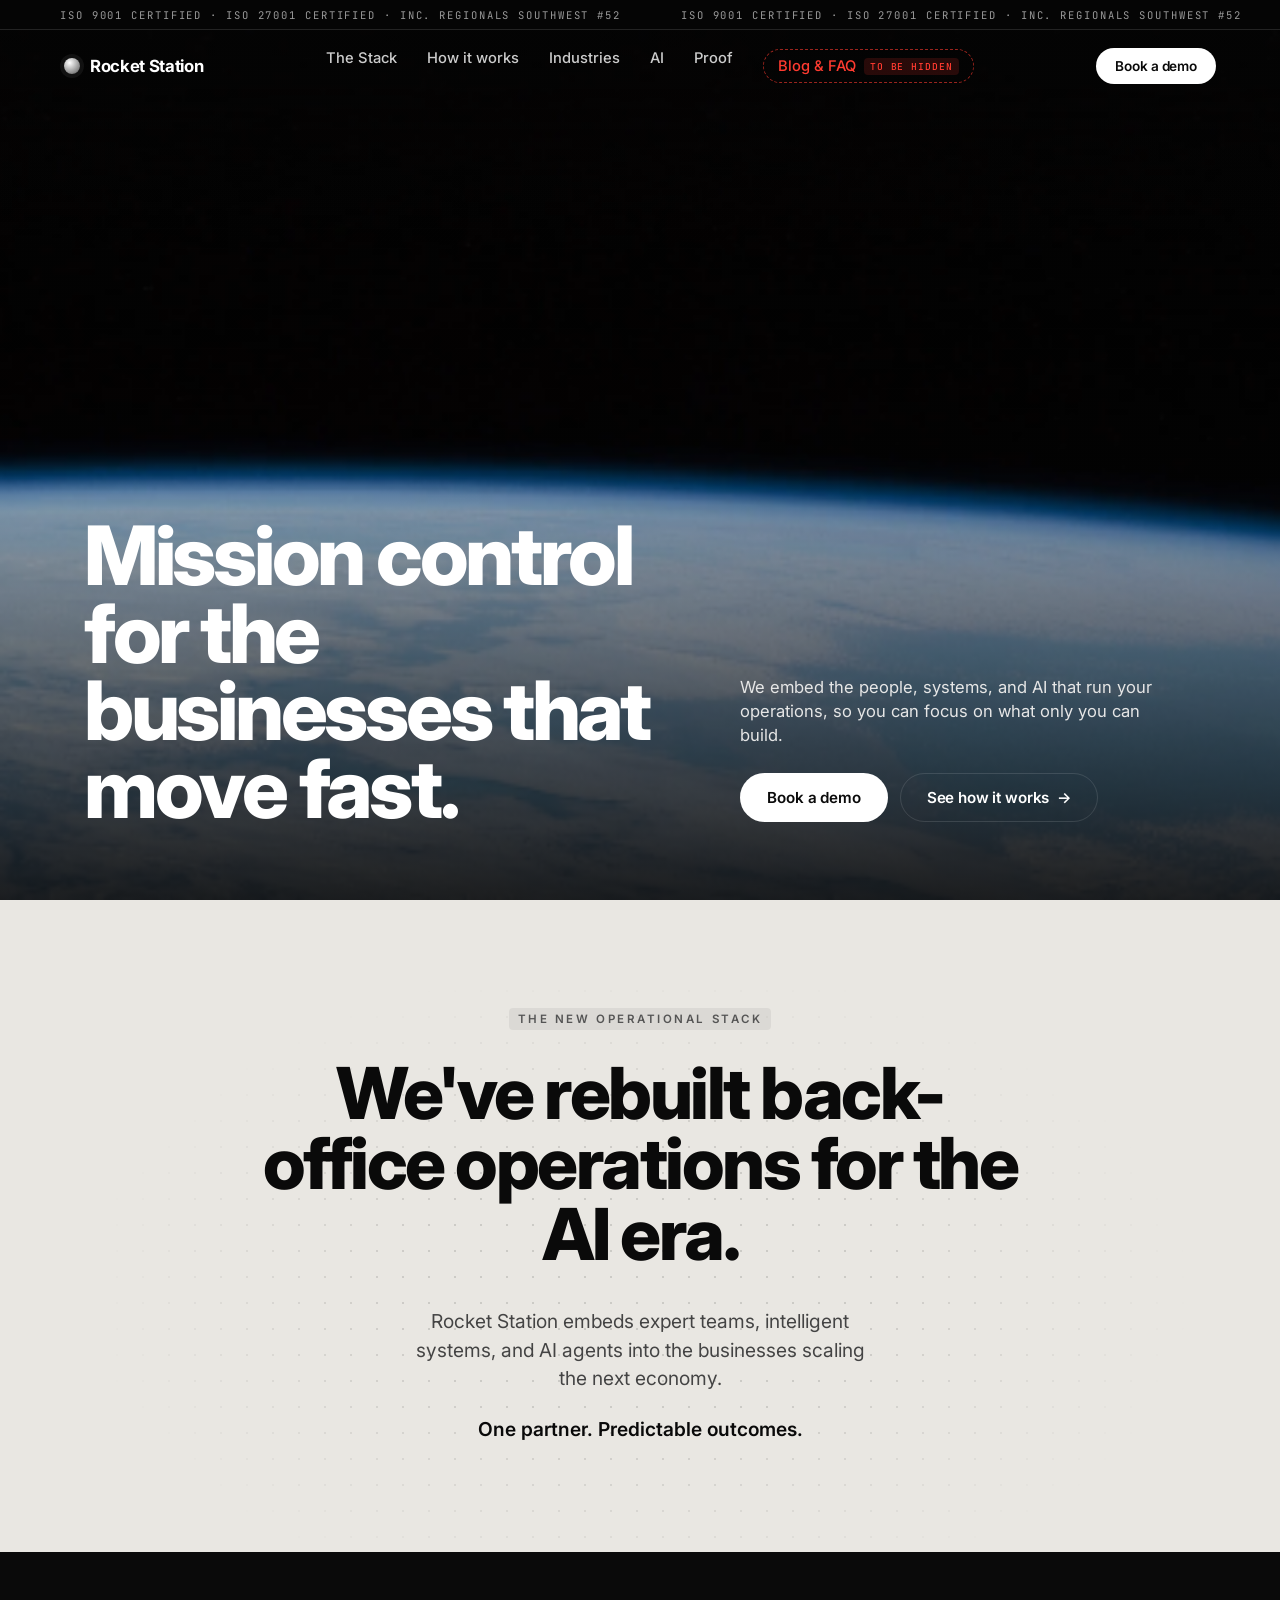
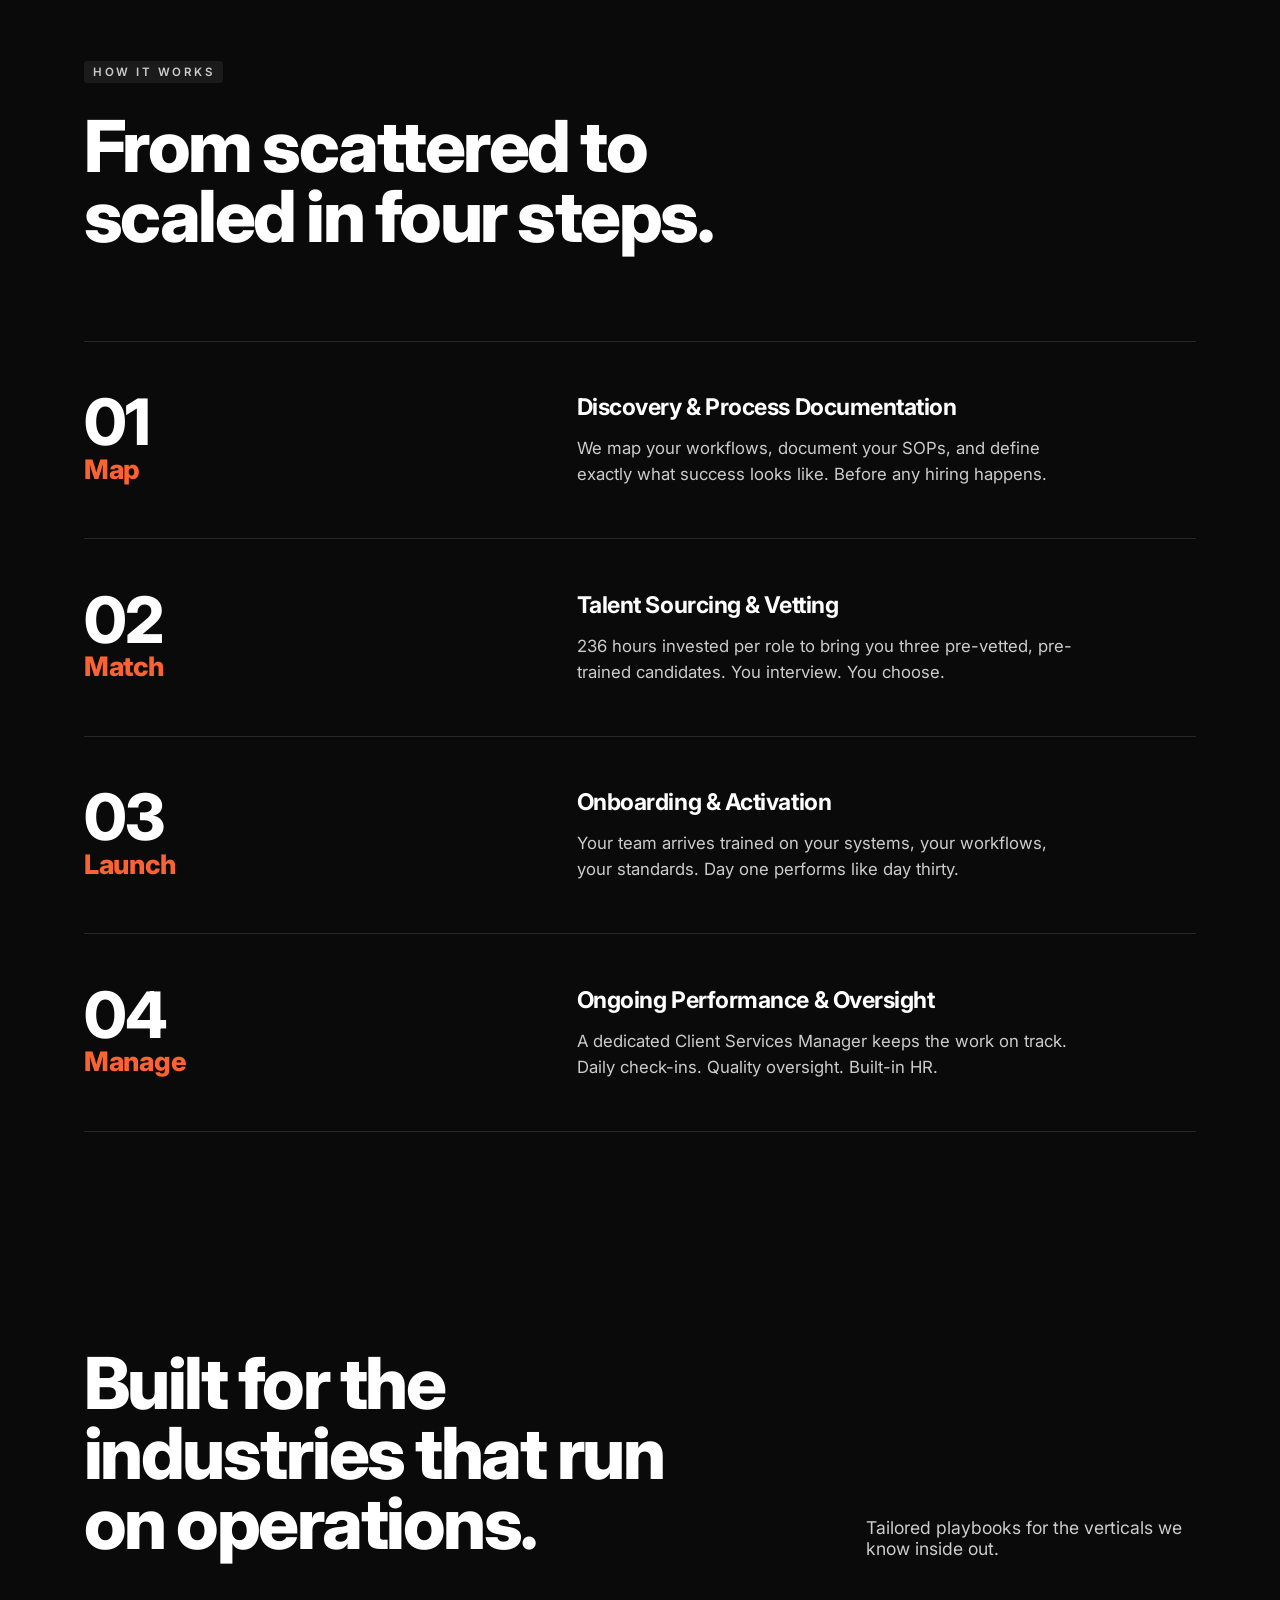
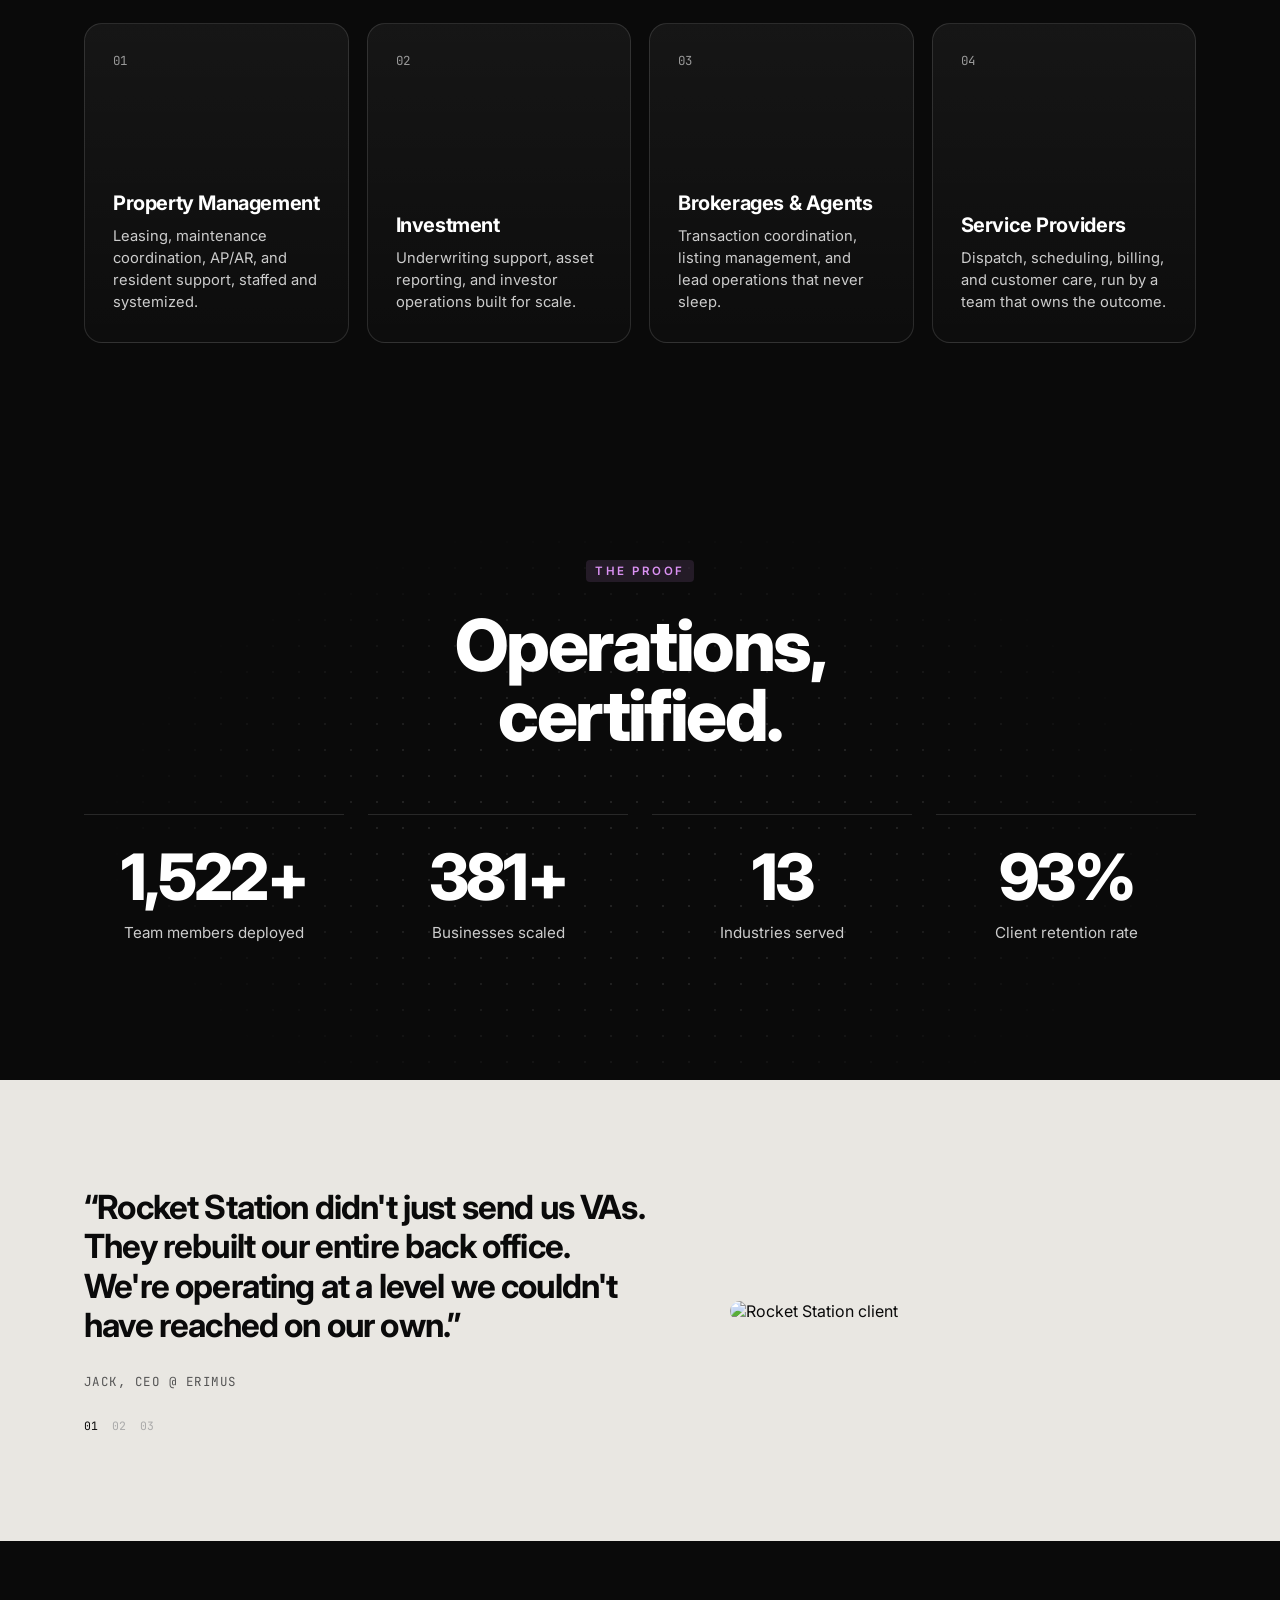
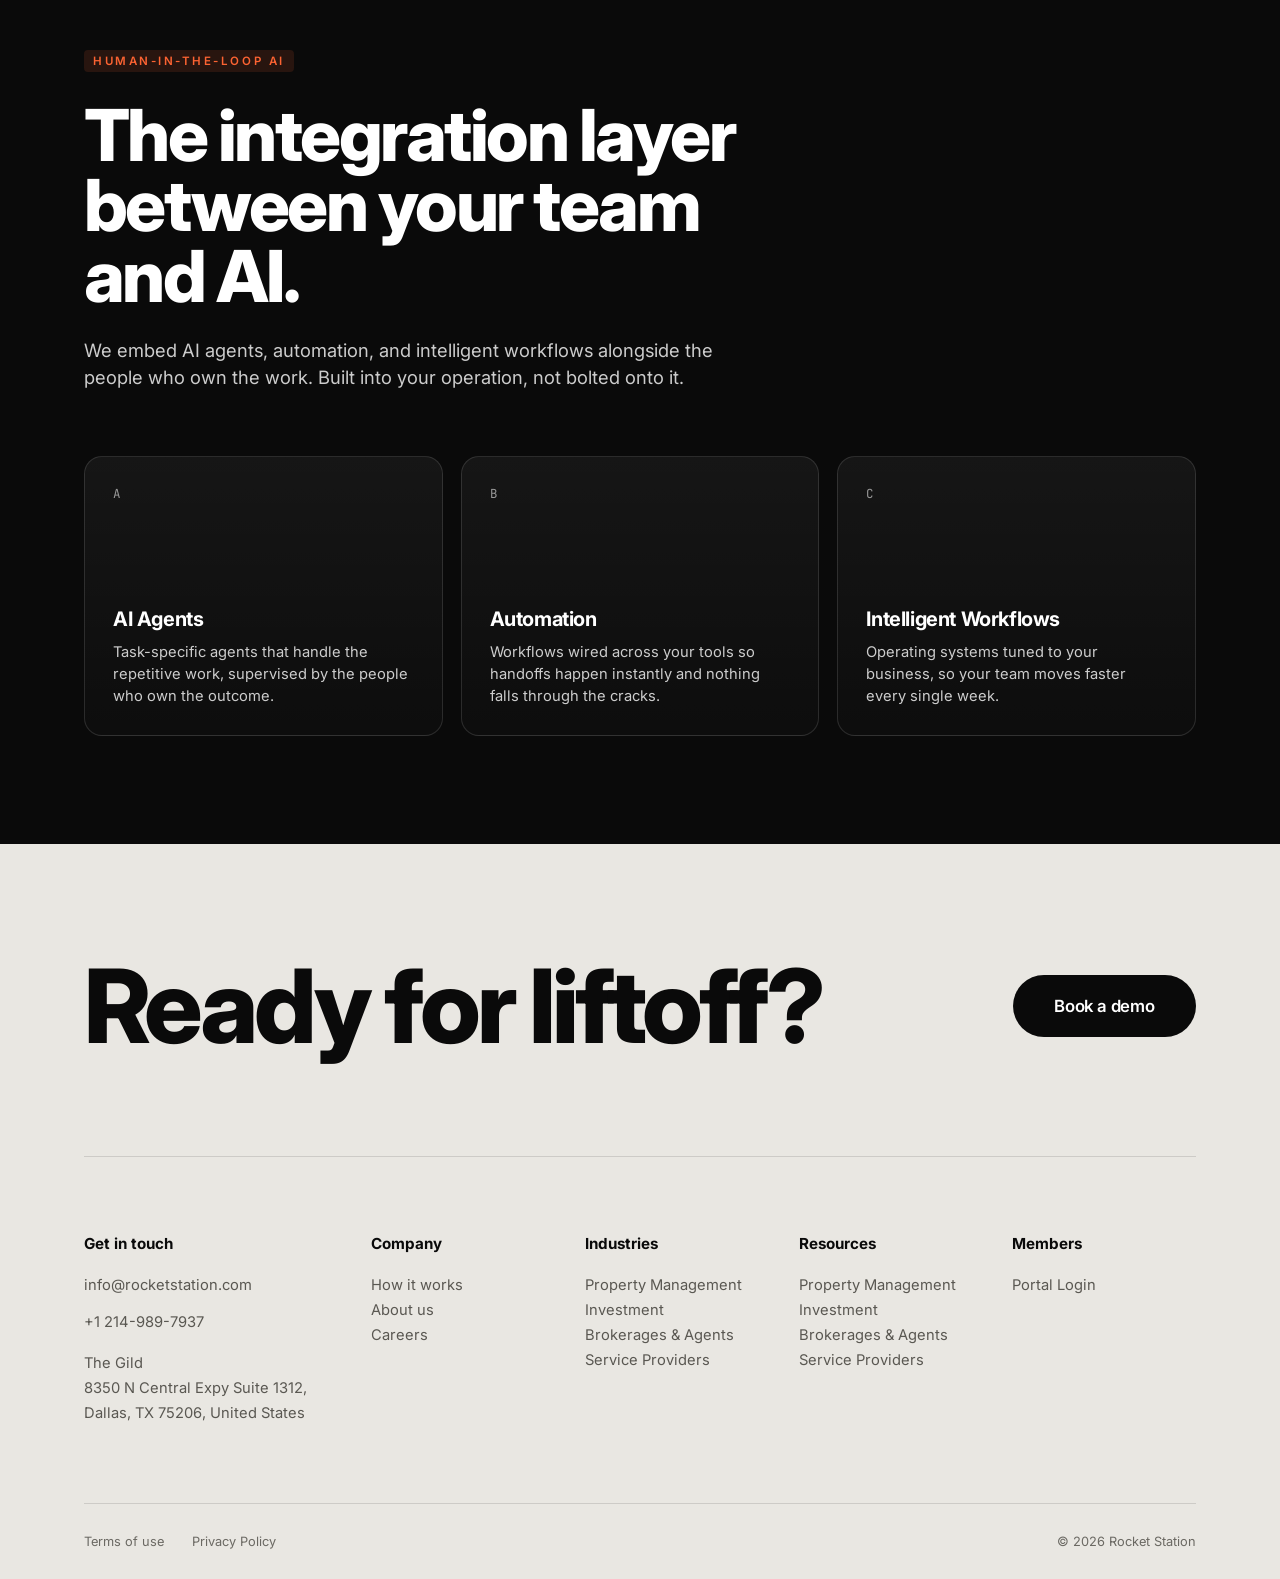
==== index.html @ 4f7390ef "Rocket Station site: homepage + staged Blog/FAQ (to-be-hidden menu) Rebuilt homepage from the Figma " ====
<!DOCTYPE html>
<html lang="en">
<head>
  <meta charset="UTF-8" />
  <meta name="viewport" content="width=device-width, initial-scale=1.0" />
  <title>Rocket Station — Mission control for the businesses that move fast.</title>
  <meta name="description" content="Rocket Station embeds expert teams, intelligent systems, and AI agents into the businesses scaling the next economy. One partner. Predictable outcomes." />
  <link rel="preconnect" href="https://fonts.googleapis.com" />
  <link rel="preconnect" href="https://fonts.gstatic.com" crossorigin />
  <link href="https://fonts.googleapis.com/css2?family=Inter:wght@400;500;600;700;800;900&family=JetBrains+Mono:wght@400;500&display=swap" rel="stylesheet" />
  <link rel="stylesheet" href="styles.css" />
</head>
<body>

  <!-- Top certification ticker -->
  <div class="ticker">
    <div class="ticker__track">
      <span>ISO 9001 CERTIFIED · ISO 27001 CERTIFIED · INC. REGIONALS SOUTHWEST #52</span>
      <span>ISO 9001 CERTIFIED · ISO 27001 CERTIFIED · INC. REGIONALS SOUTHWEST #52</span>
      <span>ISO 9001 CERTIFIED · ISO 27001 CERTIFIED · INC. REGIONALS SOUTHWEST #52</span>
      <span>ISO 9001 CERTIFIED · ISO 27001 CERTIFIED · INC. REGIONALS SOUTHWEST #52</span>
    </div>
  </div>

  <!-- Navigation -->
  <header class="nav" id="nav">
    <a href="#" class="nav__logo" aria-label="Rocket Station home">
      <span class="nav__mark" aria-hidden="true"></span>
      Rocket&nbsp;Station
    </a>
    <nav class="nav__links">
      <a href="#solution">The Stack</a>
      <a href="#how">How it works</a>
      <a href="#industries">Industries</a>
      <a href="#ai">AI</a>
      <a href="#proof">Proof</a>
      <a href="blog.html" class="nav__temp">Blog &amp; FAQ <span class="nav__temp-tag">to be hidden</span></a>
    </nav>
    <a href="#contact" class="btn btn--small">Book a demo</a>
  </header>

  <!-- Hero -->
  <section class="hero" id="top">
    <video class="hero__video" autoplay muted loop playsinline poster="assets/hero-poster.png">
      <source src="assets/hero.mp4" type="video/mp4" />
    </video>
    <div class="hero__scrim"></div>
    <div class="hero__inner">
      <div class="hero__bottom">
        <h1 class="hero__title">Mission control for the businesses that move&nbsp;fast.</h1>
        <div class="hero__aside">
          <p class="hero__sub">We embed the people, systems, and AI that run your operations, so you can focus on what only you can build.</p>
          <div class="hero__cta">
            <a href="#contact" class="btn btn--light">Book a demo</a>
            <a href="#how" class="btn btn--ghost">See how it works <span aria-hidden="true">→</span></a>
          </div>
        </div>
      </div>
    </div>
  </section>

  <!-- The Solution -->
  <section class="solution section" id="solution">
    <div class="dotgrid" aria-hidden="true"></div>
    <div class="container">
      <span class="eyebrow eyebrow--dark reveal">The new operational stack</span>
      <h2 class="display reveal">We've rebuilt back-office operations for the AI&nbsp;era.</h2>
      <div class="solution__body reveal">
        <p>Rocket Station embeds expert teams, intelligent systems, and AI agents into the businesses scaling the next economy.</p>
        <p class="solution__kicker">One partner. Predictable outcomes.</p>
      </div>
    </div>
  </section>

  <!-- How it works -->
  <section class="how section section--dark" id="how">
    <div class="container">
      <header class="how__head">
        <span class="eyebrow reveal">How it works</span>
        <h2 class="display display--light reveal">From scattered to scaled in four&nbsp;steps.</h2>
      </header>
      <ol class="steps">
        <li class="step reveal">
          <div class="step__num">01<span>Map</span></div>
          <div class="step__body">
            <h3>Discovery &amp; Process Documentation</h3>
            <p>We map your workflows, document your SOPs, and define exactly what success looks like. Before any hiring happens.</p>
          </div>
        </li>
        <li class="step reveal">
          <div class="step__num">02<span>Match</span></div>
          <div class="step__body">
            <h3>Talent Sourcing &amp; Vetting</h3>
            <p>236 hours invested per role to bring you three pre-vetted, pre-trained candidates. You interview. You choose.</p>
          </div>
        </li>
        <li class="step reveal">
          <div class="step__num">03<span>Launch</span></div>
          <div class="step__body">
            <h3>Onboarding &amp; Activation</h3>
            <p>Your team arrives trained on your systems, your workflows, your standards. Day one performs like day thirty.</p>
          </div>
        </li>
        <li class="step reveal">
          <div class="step__num">04<span>Manage</span></div>
          <div class="step__body">
            <h3>Ongoing Performance &amp; Oversight</h3>
            <p>A dedicated Client Services Manager keeps the work on track. Daily check-ins. Quality oversight. Built-in HR.</p>
          </div>
        </li>
      </ol>
    </div>
  </section>

  <!-- Industries -->
  <section class="industries section section--dark" id="industries">
    <div class="container">
      <header class="industries__head">
        <h2 class="display display--light reveal">Built for the industries that run on&nbsp;operations.</h2>
        <p class="industries__sub reveal">Tailored playbooks for the verticals we know inside&nbsp;out.</p>
      </header>
      <div class="cards">
        <article class="card reveal">
          <span class="card__index">01</span>
          <h3>Property Management</h3>
          <p>Leasing, maintenance coordination, AP/AR, and resident support, staffed and systemized.</p>
        </article>
        <article class="card reveal">
          <span class="card__index">02</span>
          <h3>Investment</h3>
          <p>Underwriting support, asset reporting, and investor operations built for scale.</p>
        </article>
        <article class="card reveal">
          <span class="card__index">03</span>
          <h3>Brokerages &amp; Agents</h3>
          <p>Transaction coordination, listing management, and lead operations that never sleep.</p>
        </article>
        <article class="card reveal">
          <span class="card__index">04</span>
          <h3>Service Providers</h3>
          <p>Dispatch, scheduling, billing, and customer care, run by a team that owns the outcome.</p>
        </article>
      </div>
    </div>
  </section>

  <!-- Proof / Trust -->
  <section class="proof section section--dark" id="proof">
    <div class="dotgrid dotgrid--faint" aria-hidden="true"></div>
    <div class="container">
      <span class="eyebrow eyebrow--purple reveal">The proof</span>
      <h2 class="display display--light proof__lead reveal">Operations,<br />certified.</h2>
      <div class="stats">
        <div class="stat reveal">
          <span class="stat__num" data-count="1600" data-suffix="+">0</span>
          <span class="stat__label">Team members deployed</span>
        </div>
        <div class="stat reveal">
          <span class="stat__num" data-count="400" data-suffix="+">0</span>
          <span class="stat__label">Businesses scaled</span>
        </div>
        <div class="stat reveal">
          <span class="stat__num" data-count="14" data-suffix="">0</span>
          <span class="stat__label">Industries served</span>
        </div>
        <div class="stat reveal">
          <span class="stat__num" data-count="98" data-suffix="%">0</span>
          <span class="stat__label">Client retention rate</span>
        </div>
      </div>
    </div>
  </section>

  <!-- Testimonial -->
  <section class="testimonial section section--light" id="testimonial">
    <div class="container testimonial__grid">
      <div class="testimonial__content reveal">
        <blockquote>
          &ldquo;Rocket Station didn't just send us VAs. They rebuilt our entire back office. We're operating at a level we couldn't have reached on our own.&rdquo;
        </blockquote>
        <cite>Jack, CEO @ Erimus</cite>
        <div class="testimonial__dots" aria-hidden="true">
          <span class="is-active">01</span><span>02</span><span>03</span>
        </div>
      </div>
      <figure class="testimonial__media reveal">
        <img src="assets/testimonial.png" alt="Rocket Station client" loading="lazy" />
      </figure>
    </div>
  </section>

  <!-- AI -->
  <section class="ai section section--dark" id="ai">
    <div class="container">
      <header class="ai__head">
        <span class="eyebrow eyebrow--orange reveal">Human-in-the-loop AI</span>
        <h2 class="display display--light reveal">The integration layer between your team and&nbsp;AI.</h2>
        <p class="ai__sub reveal">We embed AI agents, automation, and intelligent workflows alongside the people who own the work. Built into your operation, not bolted onto&nbsp;it.</p>
      </header>
      <div class="cards cards--ai">
        <article class="card card--ai reveal">
          <span class="card__index">A</span>
          <h3>AI Agents</h3>
          <p>Task-specific agents that handle the repetitive work, supervised by the people who own the outcome.</p>
        </article>
        <article class="card card--ai reveal">
          <span class="card__index">B</span>
          <h3>Automation</h3>
          <p>Workflows wired across your tools so handoffs happen instantly and nothing falls through the cracks.</p>
        </article>
        <article class="card card--ai reveal">
          <span class="card__index">C</span>
          <h3>Intelligent Workflows</h3>
          <p>Operating systems tuned to your business, so your team moves faster every single week.</p>
        </article>
      </div>
    </div>
  </section>

  <!-- Footer / CTA -->
  <footer class="footer section--light" id="contact">
    <div class="container">
      <div class="footer__cta">
        <h2 class="footer__headline">Ready for liftoff?</h2>
        <a href="mailto:info@rocketstation.com" class="btn btn--dark btn--lg">Book a demo</a>
      </div>

      <div class="footer__grid">
        <div class="footer__col footer__col--contact">
          <h4>Get in touch</h4>
          <a href="mailto:info@rocketstation.com">info@rocketstation.com</a>
          <a href="tel:+12149897937">+1 214-989-7937</a>
          <address>
            The Gild<br />
            8350 N Central Expy Suite 1312,<br />
            Dallas, TX 75206, United States
          </address>
        </div>
        <div class="footer__col">
          <h4>Company</h4>
          <a href="#how">How it works</a>
          <a href="#solution">About us</a>
          <a href="#contact">Careers</a>
        </div>
        <div class="footer__col">
          <h4>Industries</h4>
          <a href="#industries">Property Management</a>
          <a href="#industries">Investment</a>
          <a href="#industries">Brokerages &amp; Agents</a>
          <a href="#industries">Service Providers</a>
        </div>
        <div class="footer__col">
          <h4>Resources</h4>
          <a href="#industries">Property Management</a>
          <a href="#industries">Investment</a>
          <a href="#industries">Brokerages &amp; Agents</a>
          <a href="#industries">Service Providers</a>
        </div>
        <div class="footer__col">
          <h4>Members</h4>
          <a href="#contact">Portal Login</a>
        </div>
      </div>

      <div class="footer__bottom">
        <div class="footer__legal">
          <a href="#">Terms of use</a>
          <a href="#">Privacy Policy</a>
        </div>
        <span class="footer__copy">© 2026 Rocket Station</span>
      </div>
    </div>
  </footer>

  <script src="script.js"></script>
</body>
</html>
---- styles.css ----
/* ===========================================================
   Rocket Station — rebuilt from "Rocket Station (External).fig"
   Palette & type derived from the Figma "Homepage v1" page.
   =========================================================== */
:root {
  --bg:        #0a0a0a;
  --ink:       #0a0a0a;
  --white:     #ffffff;
  --offwhite:  #e6e6e6;
  --light:     #e9e7e2;   /* light section background */
  --gray-500:  #999999;
  --gray-300:  #cccccc;
  --line:      rgba(255,255,255,0.12);
  --line-dark: rgba(0,0,0,0.12);
  --orange:    #fb6332;
  --purple:    #da91f2;
  --yellow:    #fbfb32;
  --cream:     #f6f4e7;

  --maxw: 1240px;
  --pad: clamp(20px, 5vw, 80px);
  --font: "Inter", "Helvetica Neue", Arial, sans-serif;
  --mono: "JetBrains Mono", ui-monospace, "SF Mono", Menlo, monospace;
}

*, *::before, *::after { box-sizing: border-box; }
html { scroll-behavior: smooth; }
body {
  margin: 0;
  font-family: var(--font);
  background: var(--bg);
  color: var(--white);
  -webkit-font-smoothing: antialiased;
  text-rendering: optimizeLegibility;
  overflow-x: hidden;
}
img, video { display: block; max-width: 100%; }
a { color: inherit; text-decoration: none; }
h1, h2, h3, h4, p, blockquote, figure, ol { margin: 0; }

.container { width: 100%; max-width: var(--maxw); margin-inline: auto; padding-inline: var(--pad); }
.section { padding-block: clamp(80px, 12vh, 180px); position: relative; }
.section--dark  { background: var(--bg);    color: var(--white); }
.section--light { background: var(--light);  color: var(--ink); }

/* ---------- Typography helpers ---------- */
.display {
  font-weight: 800;
  font-size: clamp(2.4rem, 5.6vw, 5rem);
  line-height: 0.98;
  letter-spacing: -0.035em;
  max-width: 14ch;
}
.display--light { color: var(--white); }

.eyebrow {
  display: inline-block;
  font-size: 0.72rem;
  font-weight: 600;
  letter-spacing: 0.22em;
  text-transform: uppercase;
  color: var(--gray-300);
  padding: 4px 9px;
  border-radius: 4px;
  background: rgba(255,255,255,0.07);
  margin-bottom: 28px;
}
.eyebrow--dark   { color: #555; background: rgba(0,0,0,0.06); }
.eyebrow--purple { color: var(--purple); background: rgba(218,145,242,0.12); }
.eyebrow--orange { color: var(--orange); background: rgba(251,99,50,0.12); }

/* ---------- Buttons ---------- */
.btn {
  --bw: 1px;
  display: inline-flex; align-items: center; gap: 8px;
  font-size: 0.95rem; font-weight: 600; letter-spacing: -0.01em;
  padding: 14px 26px; border-radius: 100px;
  border: var(--bw) solid transparent;
  cursor: pointer; transition: transform .25s ease, background .25s ease, color .25s ease, border-color .25s ease;
  white-space: nowrap;
}
.btn:hover { transform: translateY(-2px); }
.btn--small { padding: 9px 18px; font-size: 0.85rem; background: var(--white); color: var(--ink); }
.btn--light { background: var(--white); color: var(--ink); }
.btn--ghost { background: transparent; color: var(--white); border-color: var(--line); }
.btn--ghost:hover { border-color: rgba(255,255,255,0.5); }
.btn--dark  { background: var(--ink); color: var(--white); }
.btn--lg    { padding: 20px 40px; font-size: 1.05rem; }

/* ---------- Ticker ---------- */
.ticker {
  position: fixed; top: 0; left: 0; right: 0; z-index: 60;
  background: #050505; border-bottom: 1px solid var(--line);
  overflow: hidden; height: 30px; display: flex; align-items: center;
}
.ticker__track {
  display: flex; gap: 60px; white-space: nowrap;
  animation: scroll-x 38s linear infinite;
  font-family: var(--mono); font-size: 0.66rem; letter-spacing: 0.18em;
  color: var(--gray-500); padding-left: 60px;
}
@keyframes scroll-x { to { transform: translateX(-50%); } }

/* ---------- Nav ---------- */
.nav {
  position: fixed; top: 30px; left: 0; right: 0; z-index: 50;
  display: flex; align-items: center; justify-content: space-between;
  gap: 24px; padding: 18px var(--pad);
  transition: background .3s ease, backdrop-filter .3s ease, padding .3s ease, border-color .3s ease;
  border-bottom: 1px solid transparent;
}
.nav.is-stuck {
  background: rgba(10,10,10,0.72);
  backdrop-filter: blur(14px);
  border-bottom-color: var(--line);
  padding-block: 12px;
}
.nav__logo {
  display: inline-flex; align-items: center; gap: 10px;
  font-weight: 700; font-size: 1.05rem; letter-spacing: -0.02em;
}
.nav__mark {
  width: 16px; height: 16px; border-radius: 50%;
  background: radial-gradient(circle at 35% 30%, var(--white), #888 70%, #333);
  box-shadow: 0 0 0 4px rgba(255,255,255,0.06);
}
.nav__links { display: flex; gap: 30px; }
.nav__links a {
  font-size: 0.92rem; color: var(--gray-300); font-weight: 500;
  transition: color .2s ease;
}
.nav__links a:hover { color: var(--white); }

/* ---------- Hero ---------- */
.hero {
  position: relative; min-height: 100svh;
  display: flex; align-items: flex-end;
  padding-bottom: clamp(48px, 8vh, 96px);
  overflow: hidden;
}
.hero__video {
  position: absolute; inset: 0; width: 100%; height: 100%;
  object-fit: cover; z-index: 0;
}
.hero__scrim {
  position: absolute; inset: 0; z-index: 1;
  background:
    linear-gradient(180deg, rgba(5,5,5,0.55) 0%, rgba(5,5,5,0) 28%),
    linear-gradient(0deg, rgba(5,5,5,0.85) 0%, rgba(5,5,5,0.1) 45%);
}
.hero__inner { position: relative; z-index: 2; width: 100%; max-width: var(--maxw); margin-inline: auto; padding-inline: var(--pad); }
.hero__bottom {
  display: grid; grid-template-columns: 1.3fr 1fr; gap: clamp(28px, 5vw, 80px);
  align-items: end;
}
.hero__title {
  font-weight: 800; font-size: clamp(2.6rem, 6.4vw, 5.6rem);
  line-height: 0.95; letter-spacing: -0.04em; max-width: 14ch;
}
.hero__aside { padding-bottom: 6px; }
.hero__sub {
  font-size: clamp(1rem, 1.3vw, 1.2rem); line-height: 1.45;
  color: var(--offwhite); max-width: 42ch; margin-bottom: 26px;
}
.hero__cta { display: flex; flex-wrap: wrap; gap: 12px; }

/* ---------- Dot grids ---------- */
.dotgrid {
  position: absolute; inset: 0; z-index: 0; pointer-events: none;
  background-image: radial-gradient(currentColor 1.3px, transparent 1.3px);
  background-size: 26px 26px;
  color: rgba(0,0,0,0.12);
  -webkit-mask-image: radial-gradient(ellipse 60% 70% at 50% 60%, #000 30%, transparent 72%);
          mask-image: radial-gradient(ellipse 60% 70% at 50% 60%, #000 30%, transparent 72%);
}
.dotgrid--faint { color: rgba(255,255,255,0.10); }

/* ---------- Solution ---------- */
.solution { background: var(--light); color: var(--ink); overflow: hidden; text-align: center; }
.solution .container { position: relative; z-index: 1; display: flex; flex-direction: column; align-items: center; }
.solution .display { max-width: 16ch; }
.solution__body { margin-top: 38px; max-width: 46ch; }
.solution__body p { font-size: clamp(1.05rem, 1.5vw, 1.3rem); line-height: 1.5; color: #444; }
.solution__kicker { margin-top: 22px; color: var(--ink) !important; font-weight: 600; }

/* ---------- How it works ---------- */
.how__head { margin-bottom: clamp(48px, 7vw, 96px); }
.steps { list-style: none; padding: 0; display: grid; gap: 0; }
.step {
  display: grid; grid-template-columns: minmax(260px, 0.9fr) 1.3fr;
  gap: clamp(24px, 5vw, 80px); align-items: start;
  padding: clamp(34px, 4vw, 56px) 0; border-top: 1px solid var(--line);
}
.step:last-child { border-bottom: 1px solid var(--line); }
.step__num {
  font-weight: 800; font-size: clamp(2.6rem, 5vw, 4.4rem); line-height: 0.9;
  letter-spacing: -0.03em; display: flex; flex-direction: column;
}
.step__num span { font-size: 0.42em; color: var(--orange); margin-top: 6px; letter-spacing: -0.01em; }
.step__body h3 { font-size: clamp(1.2rem, 1.8vw, 1.6rem); font-weight: 700; letter-spacing: -0.02em; margin-bottom: 14px; }
.step__body p { font-size: 1.05rem; line-height: 1.55; color: var(--gray-300); max-width: 46ch; }

/* ---------- Industries & cards ---------- */
.industries__head { display: flex; flex-wrap: wrap; align-items: end; justify-content: space-between; gap: 24px; margin-bottom: clamp(40px, 5vw, 72px); }
.industries__sub { color: var(--gray-300); font-size: 1.1rem; max-width: 30ch; }
.cards { display: grid; grid-template-columns: repeat(4, 1fr); gap: 18px; }
.card {
  position: relative; min-height: 320px; padding: 28px;
  display: flex; flex-direction: column; justify-content: flex-end;
  border: 1px solid var(--line); border-radius: 18px;
  background: linear-gradient(180deg, rgba(255,255,255,0.05), rgba(255,255,255,0.015));
  transition: transform .35s ease, border-color .35s ease, background .35s ease;
  overflow: hidden;
}
.card::after {
  content: ""; position: absolute; inset: 0; opacity: 0;
  background: radial-gradient(120% 90% at 50% 0%, rgba(251,99,50,0.18), transparent 60%);
  transition: opacity .35s ease;
}
.card:hover { transform: translateY(-6px); border-color: rgba(255,255,255,0.3); }
.card:hover::after { opacity: 1; }
.card__index { font-family: var(--mono); font-size: 0.78rem; color: var(--gray-500); margin-bottom: auto; }
.card h3 { font-size: 1.25rem; font-weight: 700; letter-spacing: -0.02em; margin: 22px 0 10px; position: relative; }
.card p { font-size: 0.92rem; line-height: 1.5; color: var(--gray-300); position: relative; }
.cards--ai .card { min-height: 280px; }

/* ---------- Proof / stats ---------- */
.proof { overflow: hidden; text-align: center; }
.proof .container { position: relative; z-index: 1; }
.proof__lead { margin: 0 auto 64px; max-width: none; }
.stats { display: grid; grid-template-columns: repeat(4, 1fr); gap: 24px; }
.stat { padding: 30px 16px; border-top: 1px solid var(--line); }
.stat__num {
  display: block; font-weight: 800; letter-spacing: -0.04em;
  font-size: clamp(2.6rem, 5vw, 4.6rem); line-height: 1;
}
.stat__label { display: block; margin-top: 14px; color: var(--gray-300); font-size: 0.95rem; }

/* ---------- Testimonial ---------- */
.testimonial__grid { display: grid; grid-template-columns: 1.1fr 0.9fr; gap: clamp(32px, 6vw, 90px); align-items: center; }
.testimonial blockquote {
  font-size: clamp(1.5rem, 2.6vw, 2.3rem); font-weight: 700;
  line-height: 1.18; letter-spacing: -0.025em; color: var(--ink);
}
.testimonial cite {
  display: block; margin-top: 28px; font-style: normal;
  font-family: var(--mono); font-size: 0.78rem; letter-spacing: 0.12em;
  text-transform: uppercase; color: #555;
}
.testimonial__dots { display: flex; gap: 14px; margin-top: 28px; font-family: var(--mono); font-size: 0.72rem; color: #aaa; }
.testimonial__dots .is-active { color: var(--ink); }
.testimonial__media img { width: 100%; height: 100%; max-height: 520px; object-fit: cover; border-radius: 18px; }

/* ---------- AI ---------- */
.ai__head { max-width: 760px; margin-bottom: clamp(44px, 5vw, 80px); }
.ai__sub { margin-top: 26px; font-size: 1.15rem; line-height: 1.5; color: var(--gray-300); max-width: 54ch; }
.cards--ai { grid-template-columns: repeat(3, 1fr); }

/* ---------- Footer ---------- */
.footer { background: var(--light); color: var(--ink); padding-top: clamp(70px, 9vw, 130px); }
.footer__cta { display: flex; flex-wrap: wrap; align-items: center; justify-content: space-between; gap: 30px; padding-bottom: clamp(60px, 8vw, 110px); border-bottom: 1px solid var(--line-dark); }
.footer__headline { font-size: clamp(3rem, 8vw, 7rem); font-weight: 800; letter-spacing: -0.04em; line-height: 0.92; max-width: 12ch; }
.footer__grid { display: grid; grid-template-columns: 1.4fr 1fr 1fr 1fr 1fr; gap: 40px 30px; padding-block: clamp(48px, 6vw, 84px); }
.footer__col h4 { font-size: 0.95rem; font-weight: 700; margin-bottom: 20px; }
.footer__col a, .footer__col address {
  display: block; font-style: normal; font-size: 0.92rem; line-height: 1.7;
  color: #5a5852; transition: color .2s ease;
}
.footer__col a:hover { color: var(--ink); }
.footer__col--contact a { margin-bottom: 12px; }
.footer__col--contact address { margin-top: 16px; }
.footer__bottom { display: flex; flex-wrap: wrap; align-items: center; justify-content: space-between; gap: 16px; padding-block: 30px; border-top: 1px solid var(--line-dark); }
.footer__legal { display: flex; gap: 28px; }
.footer__legal a, .footer__copy { font-size: 0.8rem; color: #6b6963; }

/* ---------- Reveal animation ---------- */
.reveal { opacity: 0; transform: translateY(24px); transition: opacity .7s ease, transform .7s ease; }
.reveal.is-visible { opacity: 1; transform: none; }

/* ---------- Responsive ---------- */
@media (max-width: 1024px) {
  .cards { grid-template-columns: repeat(2, 1fr); }
  .stats { grid-template-columns: repeat(2, 1fr); }
  .footer__grid { grid-template-columns: 1fr 1fr 1fr; }
  .nav__links { display: none; }
}
@media (max-width: 760px) {
  .hero__bottom { grid-template-columns: 1fr; align-items: start; }
  .step { grid-template-columns: 1fr; gap: 16px; }
  .step__num { flex-direction: row; align-items: baseline; gap: 16px; }
  .industries__head { flex-direction: column; align-items: start; }
  .cards--ai { grid-template-columns: 1fr; }
  .testimonial__grid { grid-template-columns: 1fr; }
  .testimonial__media { order: -1; }
  .footer__grid { grid-template-columns: 1fr 1fr; }
  .footer__cta { flex-direction: column; align-items: start; }
}
@media (max-width: 480px) {
  .cards, .stats, .footer__grid { grid-template-columns: 1fr; }
}

@media (prefers-reduced-motion: reduce) {
  .reveal { opacity: 1; transform: none; transition: none; }
  .ticker__track { animation: none; }
  html { scroll-behavior: auto; }
}

/* ===========================================================
   Blog & FAQ pages  +  "to be hidden" temporary nav item
   (These pages and the red menu item are staging-only.)
   =========================================================== */

/* Red, clearly-temporary nav item */
.nav__temp {
  display: inline-flex; align-items: center; gap: 8px;
  color: #ff3b30 !important; font-weight: 700; font-size: 0.92rem;
  border: 1px dashed rgba(255,59,48,0.6); border-radius: 100px;
  padding: 7px 14px; transition: background .2s ease;
}
.nav__temp:hover { background: rgba(255,59,48,0.12); }
.nav__temp-tag {
  font-family: var(--mono); font-size: 0.6rem; font-weight: 500;
  letter-spacing: 0.1em; text-transform: uppercase;
  color: #ff3b30; background: rgba(255,59,48,0.15);
  padding: 2px 6px; border-radius: 4px; white-space: nowrap;
}
/* Staging banner shown on the blog/faq pages themselves */
.staging-banner {
  position: relative; z-index: 40;
  background: #ff3b30; color: #fff; text-align: center;
  font-size: 0.82rem; font-weight: 600; letter-spacing: 0.01em;
  padding: 8px 16px;
}
.staging-banner code { font-family: var(--mono); background: rgba(0,0,0,0.2); padding: 1px 6px; border-radius: 4px; }

/* Simple dark header used on sub-pages (no hero video) */
.subnav {
  position: sticky; top: 0; z-index: 30;
  display: flex; align-items: center; justify-content: space-between;
  gap: 24px; padding: 18px var(--pad);
  background: rgba(10,10,10,0.85); backdrop-filter: blur(14px);
  border-bottom: 1px solid var(--line);
}
.subnav__links { display: flex; gap: 26px; align-items: center; }
.subnav__links a { font-size: 0.92rem; color: var(--gray-300); font-weight: 500; }
.subnav__links a:hover, .subnav__links a.is-active { color: var(--white); }

/* Page intro */
.page-head { padding: clamp(56px, 9vw, 120px) 0 clamp(30px, 5vw, 56px); }
.page-head .eyebrow { margin-bottom: 22px; }
.page-head h1 { font-weight: 800; font-size: clamp(2.4rem, 6vw, 4.4rem); letter-spacing: -0.035em; line-height: 0.98; max-width: 18ch; }
.page-head p { margin-top: 22px; color: var(--gray-300); font-size: 1.15rem; max-width: 56ch; line-height: 1.5; }

/* Blog index grid */
.posts { display: grid; grid-template-columns: repeat(2, 1fr); gap: 22px; padding-bottom: clamp(70px, 10vw, 140px); }
.post-card {
  display: flex; flex-direction: column; gap: 14px;
  padding: 34px; border: 1px solid var(--line); border-radius: 18px;
  background: linear-gradient(180deg, rgba(255,255,255,0.05), rgba(255,255,255,0.015));
  transition: transform .3s ease, border-color .3s ease;
}
.post-card:hover { transform: translateY(-5px); border-color: rgba(255,255,255,0.3); }
.post-card__meta { font-family: var(--mono); font-size: 0.72rem; letter-spacing: 0.08em; text-transform: uppercase; color: var(--orange); }
.post-card h2 { font-size: 1.4rem; font-weight: 700; letter-spacing: -0.02em; line-height: 1.15; }
.post-card p { color: var(--gray-300); font-size: 0.96rem; line-height: 1.55; flex: 1; }
.post-card__more { font-weight: 600; font-size: 0.92rem; color: var(--white); }
.post-card__more span { transition: margin .2s ease; }
.post-card:hover .post-card__more span { margin-left: 5px; }

/* Article reading layout */
.article { max-width: 760px; margin-inline: auto; padding: clamp(40px, 6vw, 80px) 0 clamp(70px, 10vw, 130px); }
.article__back { display: inline-block; font-family: var(--mono); font-size: 0.78rem; color: var(--gray-300); margin-bottom: 34px; }
.article__back:hover { color: var(--white); }
.article__meta { font-family: var(--mono); font-size: 0.74rem; letter-spacing: 0.08em; text-transform: uppercase; color: var(--orange); margin-bottom: 16px; }
.article h1 { font-weight: 800; font-size: clamp(2rem, 4.6vw, 3.2rem); letter-spacing: -0.03em; line-height: 1.04; margin-bottom: 18px; }
.article__source { font-size: 0.85rem; color: var(--gray-500); margin-bottom: 40px; padding-bottom: 28px; border-bottom: 1px solid var(--line); }
.article__source a { color: var(--gray-300); text-decoration: underline; }
.article__body { color: var(--offwhite); font-size: 1.075rem; line-height: 1.7; }
.article__body h2 { font-size: 1.55rem; font-weight: 700; letter-spacing: -0.02em; margin: 48px 0 16px; color: var(--white); }
.article__body h3 { font-size: 1.2rem; font-weight: 700; margin: 34px 0 12px; color: var(--white); }
.article__body p { margin: 0 0 20px; }
.article__body ul, .article__body ol { margin: 0 0 22px; padding-left: 22px; }
.article__body li { margin-bottom: 9px; }
.article__body strong { color: var(--white); }
.article__body blockquote {
  margin: 28px 0; padding: 8px 0 8px 24px; border-left: 3px solid var(--orange);
  font-size: 1.2rem; line-height: 1.5; color: var(--white); font-weight: 500;
}

/* FAQ accordion */
.faq-list { max-width: 820px; margin-inline: auto; padding-bottom: clamp(70px, 10vw, 140px); }
.faq-item { border-top: 1px solid var(--line); }
.faq-list .faq-item:last-child { border-bottom: 1px solid var(--line); }
.faq-q {
  width: 100%; text-align: left; cursor: pointer; background: none; border: 0; color: var(--white);
  font-family: var(--font); font-size: clamp(1.05rem, 1.8vw, 1.3rem); font-weight: 600; letter-spacing: -0.01em;
  padding: 26px 48px 26px 0; position: relative;
}
.faq-q::after { content: "+"; position: absolute; right: 6px; top: 50%; transform: translateY(-50%); font-size: 1.6rem; font-weight: 400; color: var(--orange); transition: transform .25s ease; }
.faq-item.is-open .faq-q::after { content: "−"; }
.faq-a { max-height: 0; overflow: hidden; transition: max-height .35s ease; }
.faq-a__inner { padding: 0 40px 28px 0; color: var(--gray-300); font-size: 1.05rem; line-height: 1.65; }
.faq-a__inner p { margin: 0 0 14px; }
.faq-a__inner strong { color: var(--offwhite); }

/* Sub-page footer */
.subfooter { border-top: 1px solid var(--line); padding: 40px 0; color: var(--gray-500); font-size: 0.85rem; }
.subfooter .container { display: flex; flex-wrap: wrap; justify-content: space-between; gap: 14px; }
.subfooter a { color: var(--gray-300); }

@media (max-width: 760px) {
  .posts { grid-template-columns: 1fr; }
  .subnav__links { gap: 16px; }
  .subnav__links a:not(.nav__temp) { display: none; }
}
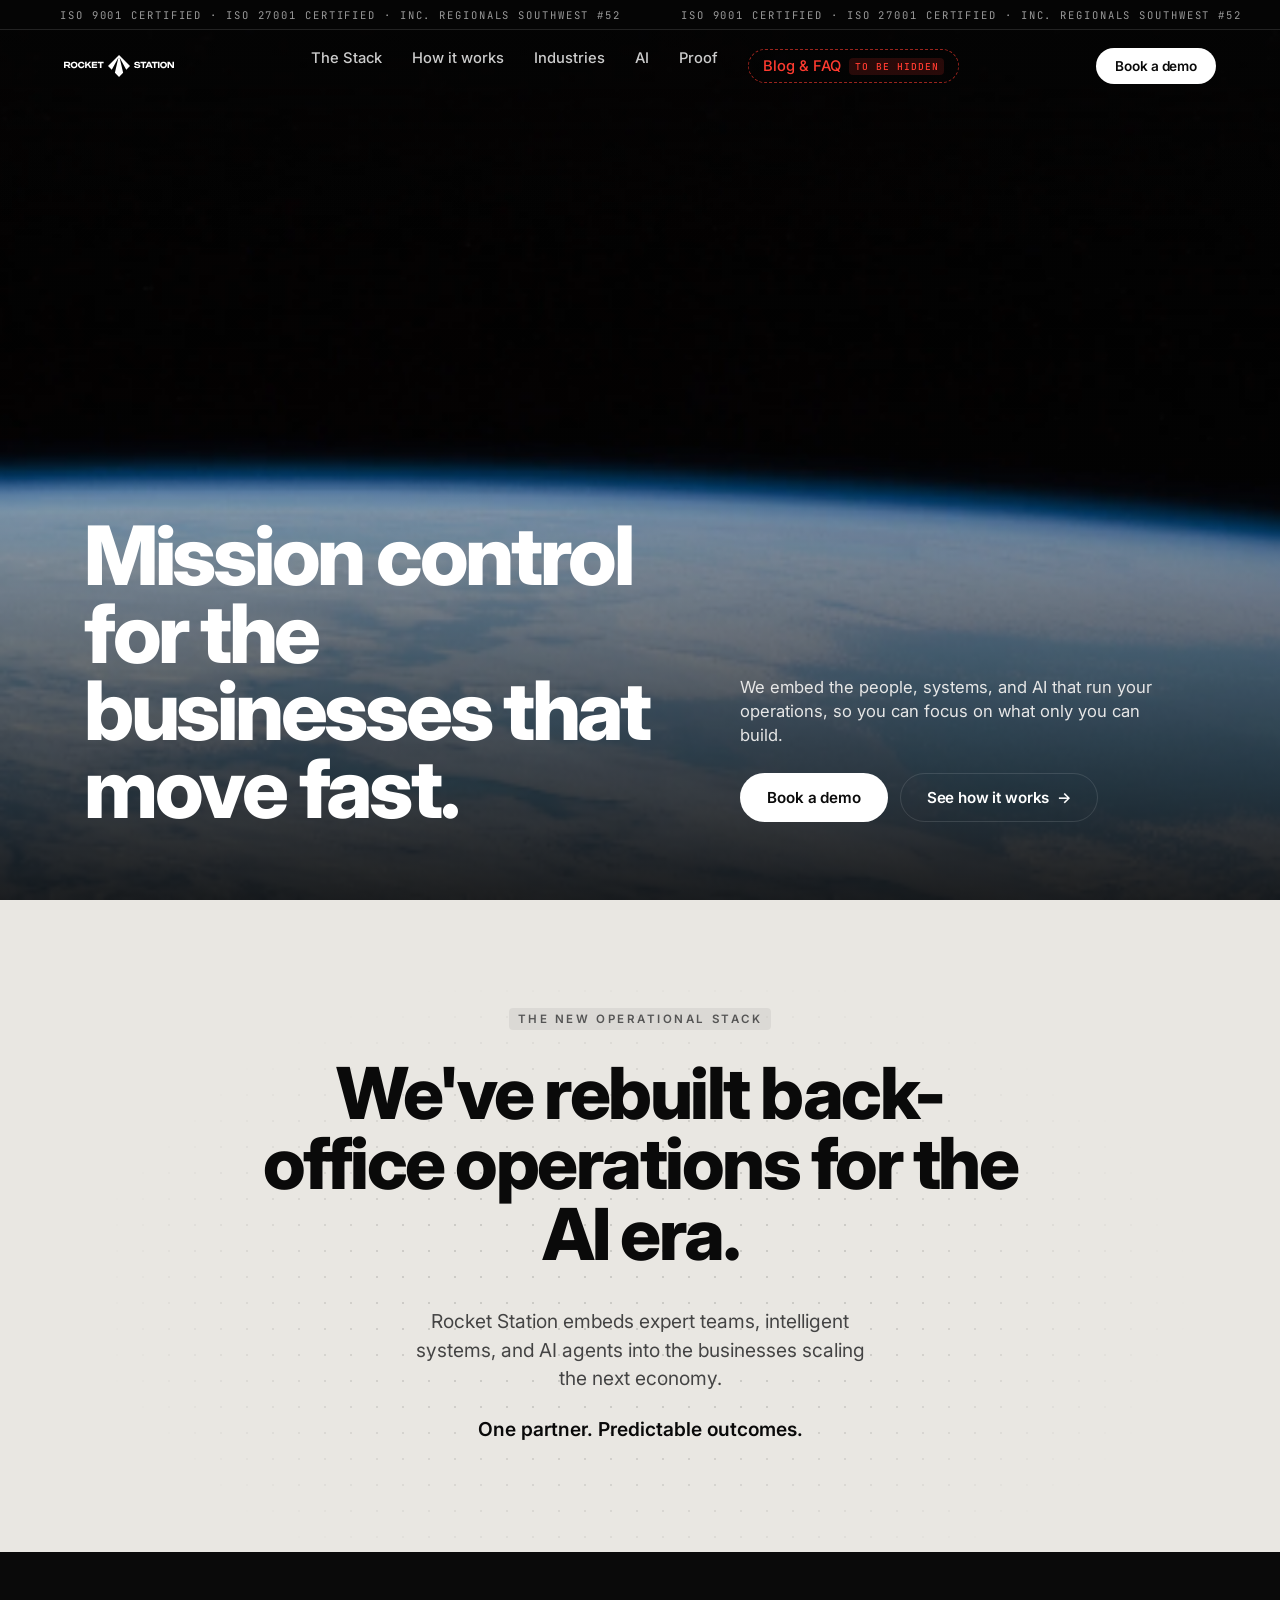
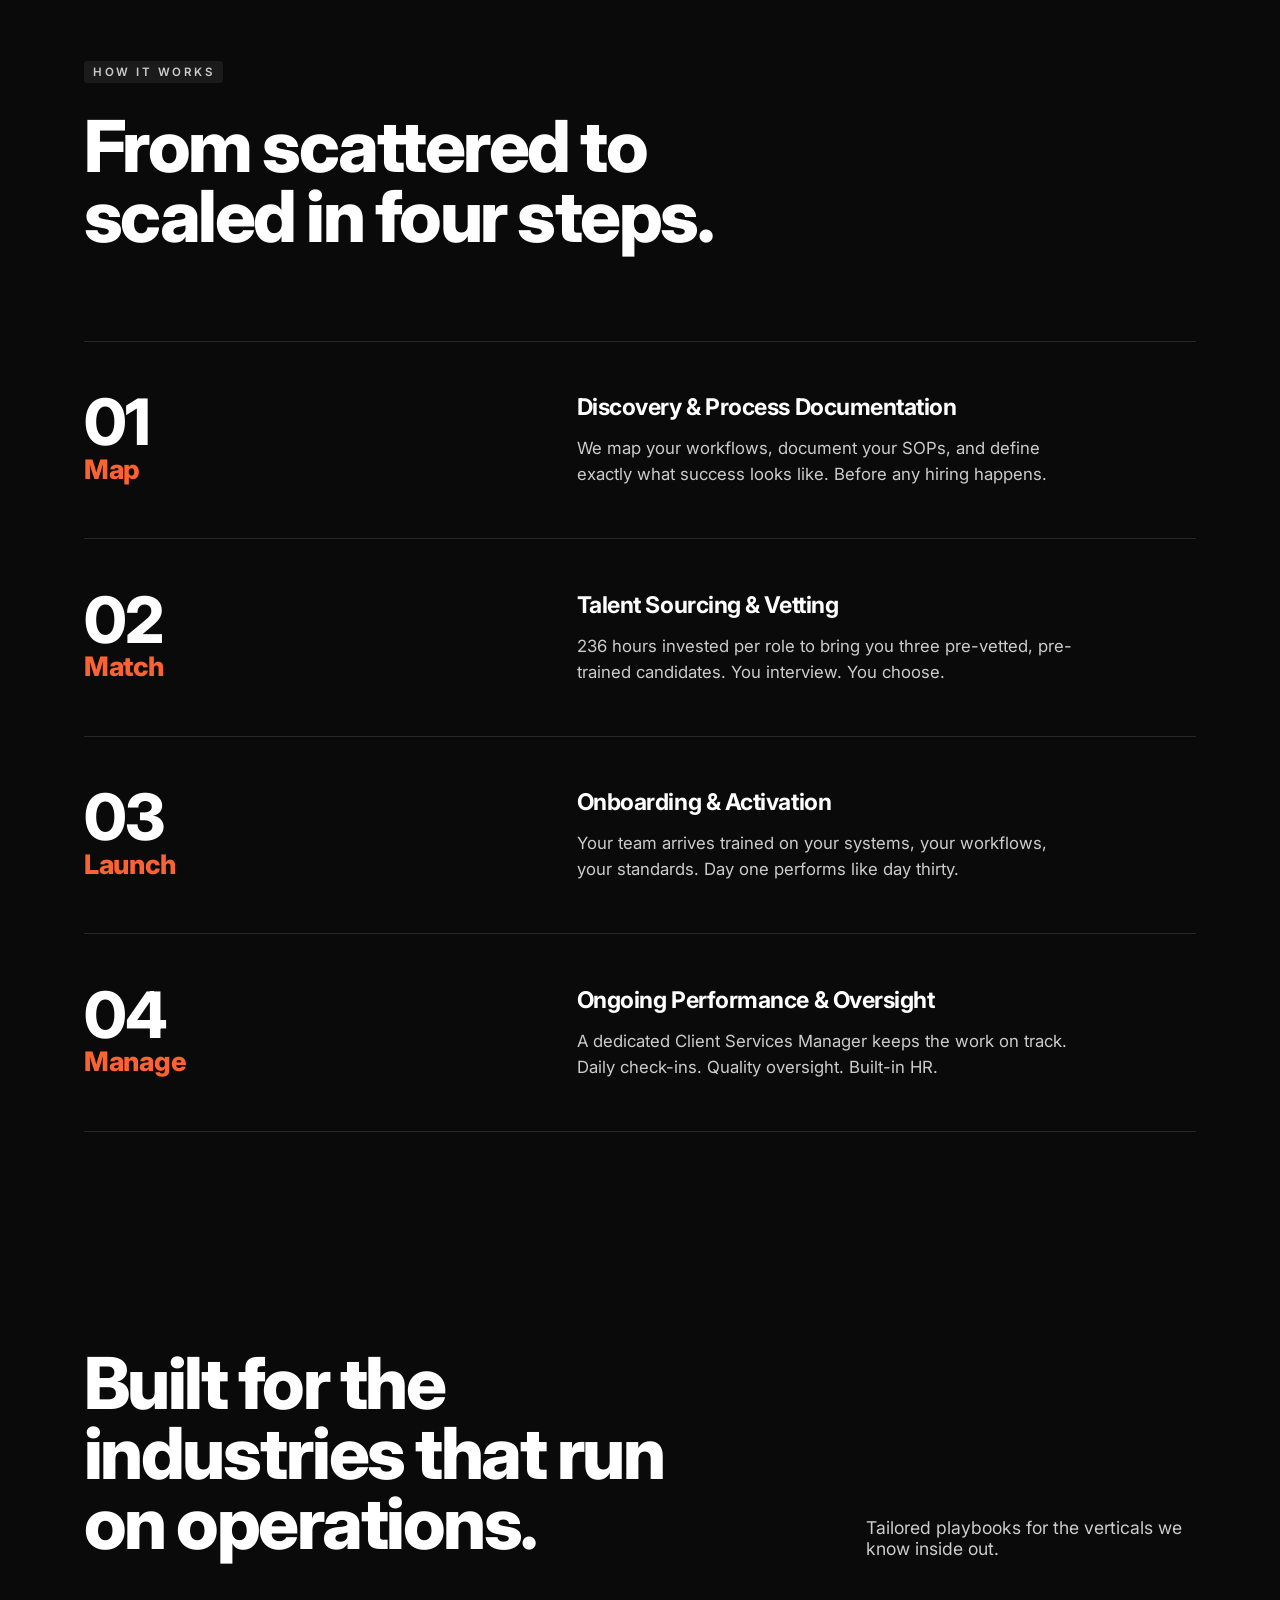
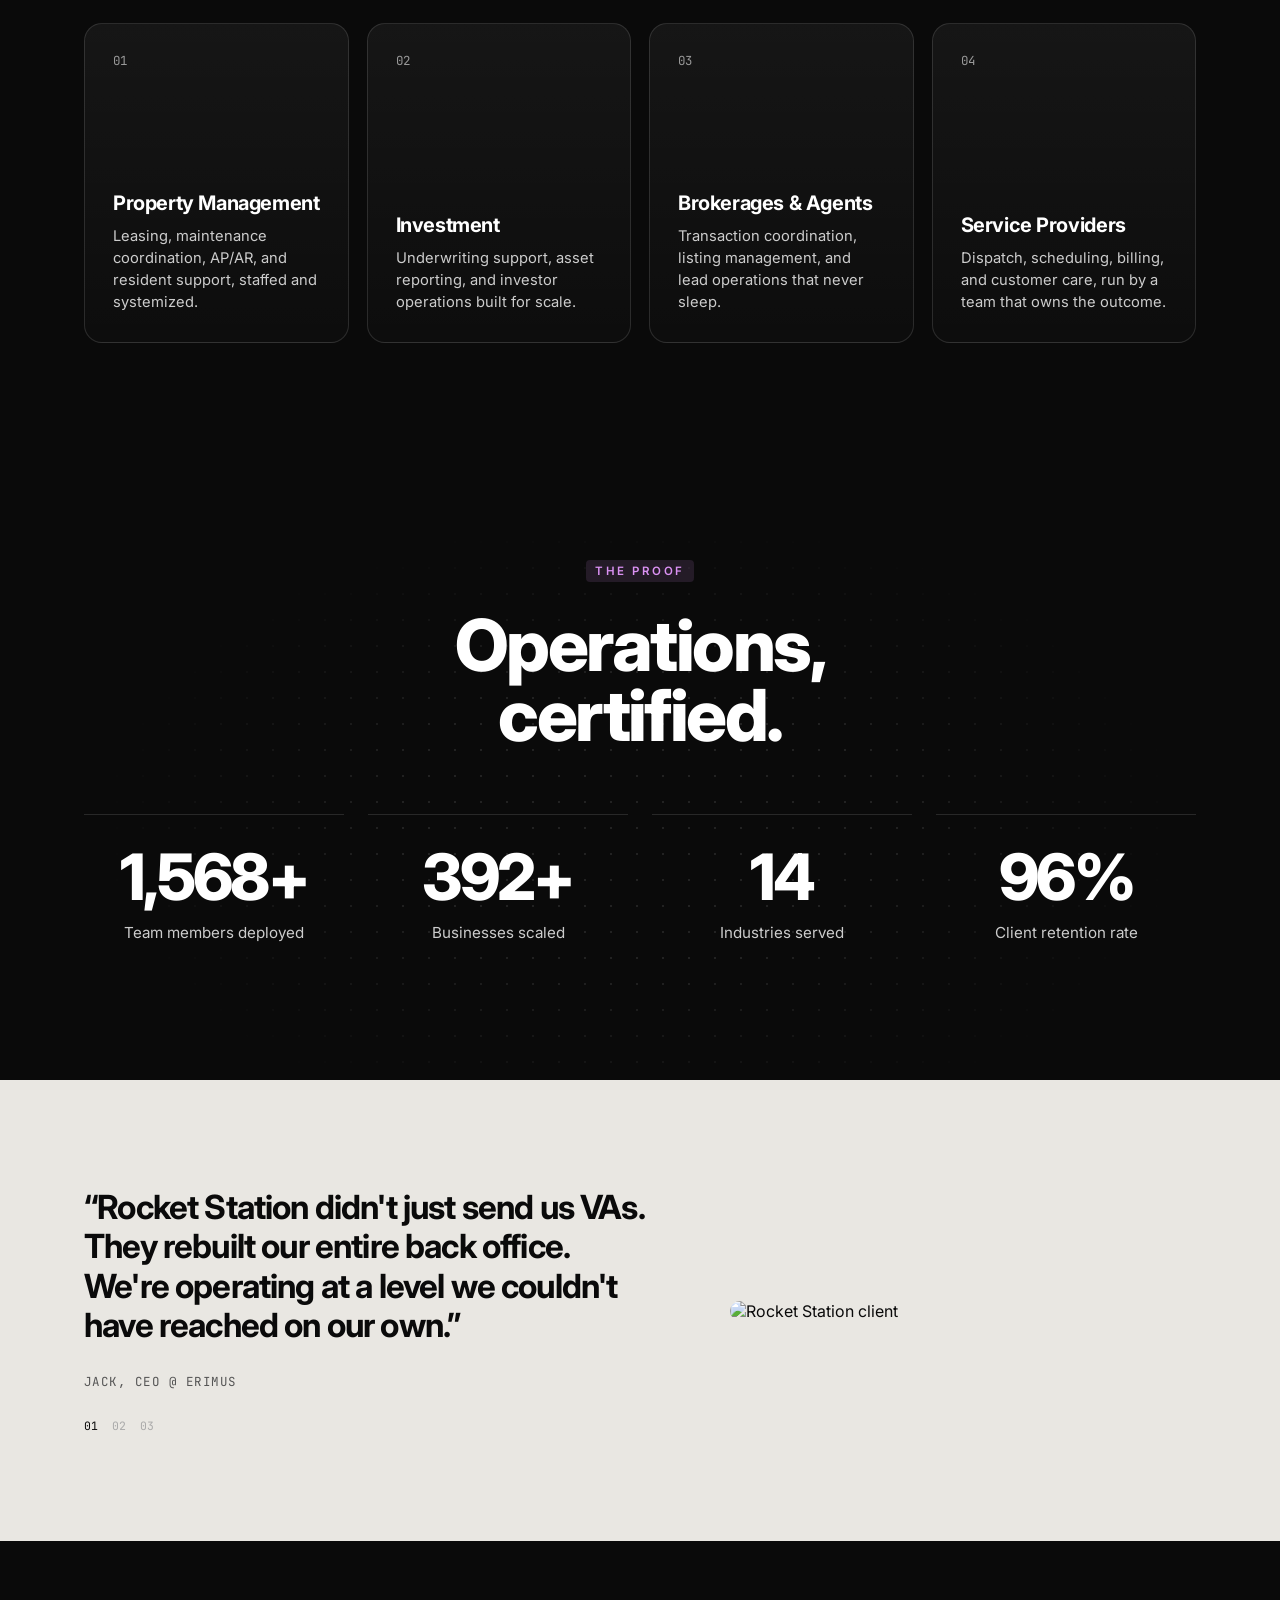
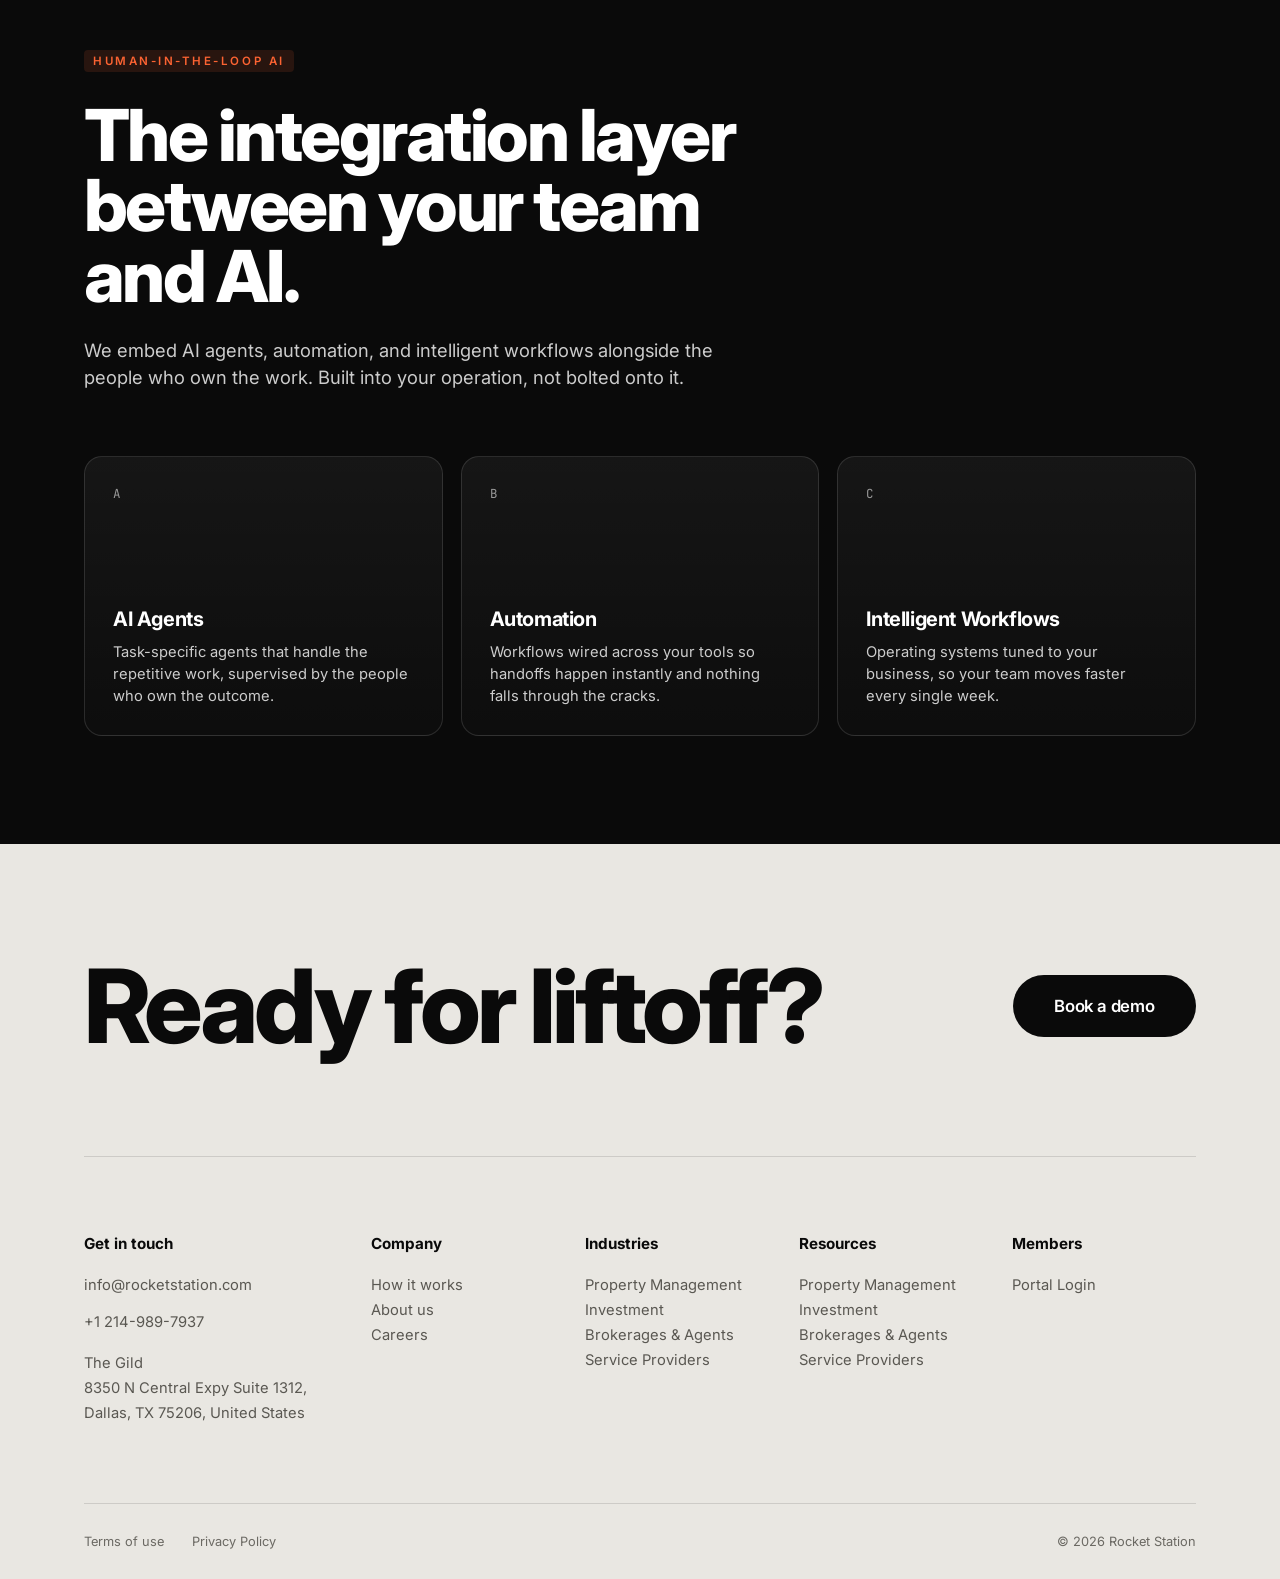
==== commit a8cbdfa6: "Add real Rocket Station logo (extracted from Figma) to nav, replacing placeholder Decoded the vector" ====
--- a/index.html
+++ b/index.html
@@ -25,8 +25,7 @@
   <!-- Navigation -->
   <header class="nav" id="nav">
     <a href="#" class="nav__logo" aria-label="Rocket Station home">
-      <span class="nav__mark" aria-hidden="true"></span>
-      Rocket&nbsp;Station
+      <img src="assets/logo.svg" alt="Rocket Station" class="nav__logo-img" />
     </a>
     <nav class="nav__links">
       <a href="#solution">The Stack</a>
--- a/styles.css
+++ b/styles.css
@@ -118,12 +118,9 @@
 .nav__logo {
   display: inline-flex; align-items: center; gap: 10px;
   font-weight: 700; font-size: 1.05rem; letter-spacing: -0.02em;
-}
-.nav__mark {
-  width: 16px; height: 16px; border-radius: 50%;
-  background: radial-gradient(circle at 35% 30%, var(--white), #888 70%, #333);
-  box-shadow: 0 0 0 4px rgba(255,255,255,0.06);
-}
+  color: var(--white);
+}
+.nav__logo-img { height: 22px; width: auto; display: block; }
 .nav__links { display: flex; gap: 30px; }
 .nav__links a {
   font-size: 0.92rem; color: var(--gray-300); font-weight: 500;
